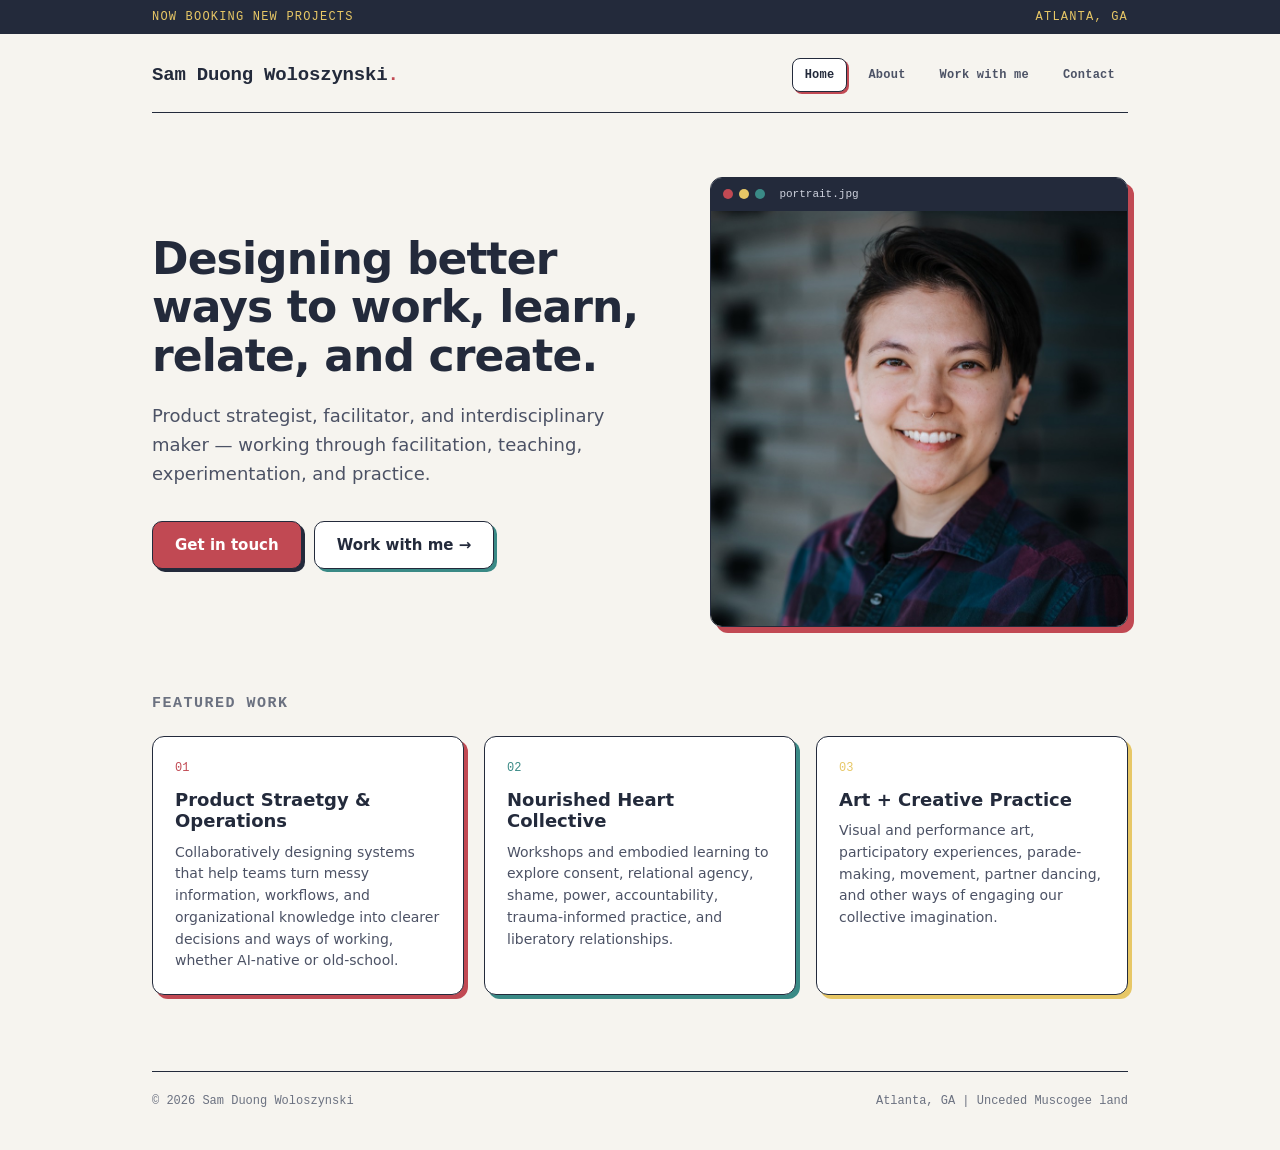
==== index.html @ 6e028d8b "No em dashes" ====
<!DOCTYPE html>
<html lang="en">
<head>
<meta charset="utf-8">
<meta name="viewport" content="width=device-width, initial-scale=1">
<title>Sam Duong Woloszynski - Home</title>
<link rel="stylesheet" href="styles.css">
</head>
<body class="home">
<div class="topbar"><div class="topbar-inner"><span>NOW BOOKING NEW PROJECTS</span><span>ATLANTA, GA</span></div></div>
<div class="wrap">
  <header class="site-header">
    <a class="logo" href="index.html">Sam Duong Woloszynski<span>.</span></a>
    <nav class="nav">
      <a href="index.html" class="active">Home</a>
      <a href="about.html">About</a>
      <a href="work.html">Work with me</a>
      <a href="contact.html">Contact</a>
    </nav>
  </header>

  <section class="hero">
    <div class="hero-copy">
      <h1 class="h1">Designing better ways to work, learn, relate, and create.</h1>
      <p class="lead">Product strategist, facilitator, and interdisciplinary maker — working through facilitation, teaching, experimentation, and practice.</p>
      <div class="btn-row">
        <a class="btn btn-primary" href="contact.html">Get in touch</a>
        <a class="btn btn-ghost" href="work.html">Work with me →</a>
      </div>
    </div>
    <div class="hero-media">
      <div class="window">
        <div class="window-bar"><span class="dot" style="background:#c14953"></span><span class="dot" style="background:#e7c766"></span><span class="dot" style="background:#3a8a86"></span><span class="window-name">portrait.jpg</span></div>
        <img class="photo" src="img/portrait.jpg" alt="Portrait of Sam Duong Woloszynski" width="900" height="1349" loading="eager" decoding="async" draggable="false">
      </div>
    </div>
  </section>
  <section style="padding:6px 0 76px;">
    <h2 class="list-kicker">Featured work</h2>
    <div class="cards">
      <a class="card s-coral" href="work.html"><div class="card-num">01</div><div class="card-title">Product Straetgy & Operations</div><div class="card-desc">Collaboratively designing systems that help teams turn messy information, workflows, and organizational knowledge into clearer decisions and ways of working, whether AI-native or old-school.</div></a>
      <a class="card s-teal" href="work.html"><div class="card-num">02</div><div class="card-title">Nourished Heart Collective</div><div class="card-desc">Workshops and embodied learning to explore consent, relational agency, shame, power, accountability, trauma-informed practice, and liberatory relationships.</div></a>
      <a class="card s-gold" href="work.html"><div class="card-num">03</div><div class="card-title">Art + Creative Practice</div><div class="card-desc">Visual and performance art, participatory experiences, parade-making, movement, partner dancing, and other ways of engaging our collective imagination.</div></a>
    </div>
  </section>

  <footer class="site-footer"><span>© 2026 Sam Duong Woloszynski</span><span>Atlanta, GA | Unceded Muscogee land</span></footer>
</div>
</body>
</html>
---- styles.css ----
/* Sam Duong Woloszynski — Studio static site */
:root{
  color-scheme:light; /* site is light-only; keeps embeds + form controls light in dark mode */
  --bg:#f6f4ef; --ink:#232a3b; --coral:#c14953; --teal:#3a8a86; --gold:#e7c766;
  --muted:#4c5265; --muted2:#6b7180; --line:#cdd1dd; --field:#fbfaf7; --card:#fff;
  --sans:system-ui,-apple-system,"Segoe UI",Roboto,Helvetica,Arial,sans-serif;
  --mono:ui-monospace,"SF Mono",Menlo,Consolas,"Liberation Mono",monospace;
}
*{box-sizing:border-box;}
html,body{margin:0;padding:0;}
body{background:var(--bg);color:var(--ink);font-family:var(--sans);line-height:1.5;}
a{color:inherit;text-decoration:none;cursor:pointer;}
img{max-width:100%;display:block;}

/* top bar */
.topbar{background:var(--ink);color:var(--gold);font-family:var(--mono);font-size:12px;letter-spacing:.1em;padding:8px 0;}
.topbar-inner{max-width:1040px;margin:0 auto;padding:0 32px;display:flex;justify-content:space-between;flex-wrap:wrap;gap:8px;}

/* layout */
.wrap{max-width:1040px;margin:0 auto;padding:0 32px;}

/* header */
.site-header{display:flex;align-items:center;justify-content:space-between;flex-wrap:wrap;gap:14px;padding:24px 0 20px;border-bottom:1.5px solid var(--ink);}
.logo{font-family:var(--mono);font-weight:700;font-size:19px;letter-spacing:-.01em;color:var(--ink);}
.logo span{color:var(--coral);}
.nav{display:flex;gap:8px;flex-wrap:wrap;}
.nav a{font-family:var(--mono);font-size:12px;font-weight:700;letter-spacing:.02em;padding:7px 12px;border-radius:8px;border:1.5px solid transparent;color:var(--muted);transition:all .15s;}
.nav a:hover{border-color:var(--ink);}
.nav a.active{border:1.5px solid var(--ink);color:var(--ink);background:#fff;box-shadow:2px 2px 0 var(--coral);}

/* hero */
.hero{display:grid;grid-template-columns:1.1fr .9fr;gap:48px;align-items:center;padding:64px 0 60px;}
.h1{font-size:44px;font-weight:600;line-height:1.1;letter-spacing:-.02em;margin:0 0 22px;}
.about .h1,.work .h1,.contact .h1{font-size:40px;}
.lead{font-size:18px;line-height:1.6;color:var(--muted);max-width:32em;margin:0 0 32px;}
.btn-row{display:flex;gap:12px;flex-wrap:wrap;}
.btn{display:inline-block;border:1.5px solid var(--ink);border-radius:10px;padding:12px 22px;font-weight:600;font-size:15px;transition:all .15s;font-family:var(--sans);cursor:pointer;}
.btn:hover{transform:translate(-1px,-1px);}
.btn-primary{background:var(--coral);color:#fff;box-shadow:3px 3px 0 var(--ink);}
.btn-primary:hover{box-shadow:4px 4px 0 var(--ink);}
.btn-ghost{background:#fff;color:var(--ink);box-shadow:3px 3px 0 var(--teal);}
.btn-ghost:hover{box-shadow:4px 4px 0 var(--teal);}
.btn-gold{background:#fff;color:var(--ink);box-shadow:3px 3px 0 var(--gold);}
.btn-gold:hover{box-shadow:4px 4px 0 var(--gold);}

/* window / photo */
.window{border:1.5px solid var(--ink);border-radius:12px;box-shadow:6px 6px 0 var(--coral);background:#fff;overflow:hidden;width:100%;}
.window-bar{background:var(--ink);display:flex;align-items:center;gap:6px;padding:8px 12px;}
.dot{width:10px;height:10px;border-radius:50%;}
.window-name{color:#cdd1dd;font-family:var(--mono);font-size:11px;margin-left:8px;}
.photo{aspect-ratio:1/1;width:100%;height:auto;display:block;object-fit:cover;object-position:center 25%;background:#f1eee7;
  cursor:default;-webkit-user-drag:none;user-select:none;-webkit-user-select:none;}

/* sections */
.section{padding:64px 0 90px;}
.kicker{font-family:var(--mono);font-size:12px;letter-spacing:.12em;text-transform:uppercase;color:var(--coral);margin-bottom:14px;}
.list-kicker{font-family:var(--mono);font-size:15px;letter-spacing:.1em;text-transform:uppercase;color:var(--muted2);margin:0 0 20px;}

/* featured cards */
.cards{display:grid;grid-template-columns:repeat(3,1fr);gap:20px;}
.card{background:var(--card);border:1.5px solid var(--ink);border-radius:12px;padding:22px;transition:all .15s;display:block;}
.card:hover{transform:translate(-1px,-1px);}
.card.s-coral{box-shadow:4px 4px 0 var(--coral);}
.card.s-coral:hover{box-shadow:6px 6px 0 var(--coral);}
.card.s-teal{box-shadow:4px 4px 0 var(--teal);}
.card.s-teal:hover{box-shadow:6px 6px 0 var(--teal);}
.card.s-gold{box-shadow:4px 4px 0 var(--gold);}
.card.s-gold:hover{box-shadow:6px 6px 0 var(--gold);}
.card-num{font-family:var(--mono);font-size:12px;margin-bottom:12px;}
.card.s-coral .card-num{color:var(--coral);}
.card.s-teal .card-num{color:var(--teal);}
.card.s-gold .card-num{color:var(--gold);}
.card-title{font-size:18px;font-weight:600;line-height:1.2;margin:0 0 10px;}
.card-desc{font-size:14px;line-height:1.55;color:var(--muted);}

/* about */
.about-card{background:#fff;border:1.5px solid var(--ink);border-radius:12px;box-shadow:6px 6px 0 var(--teal);padding:32px;}
.about-card p{font-size:17px;line-height:1.68;margin:0 0 20px;color:#2c3346;}
.about-card p:last-child{margin-bottom:0;}

/* work list */
.work-list{display:grid;gap:16px;}
.work-item{background:#fff;border:1.5px solid var(--ink);border-radius:10px;box-shadow:3px 3px 0 var(--teal);padding:22px 24px;}
.work-item h3{font-size:18px;font-weight:600;color:var(--ink);margin:0 0 8px;}
.work-item p{font-size:15px;line-height:1.6;color:var(--muted);margin:0;}
.work-intro{font-size:18px;line-height:1.65;color:var(--muted);margin:0 0 30px;max-width:34em;}

/* contact */
.contact-grid{display:grid;grid-template-columns:1fr 1fr;gap:24px;}
.panel{background:#fff;border:1.5px solid var(--ink);border-radius:12px;padding:28px;}
.panel.s-coral{box-shadow:6px 6px 0 var(--coral);}
.panel.s-teal{box-shadow:6px 6px 0 var(--teal);}
.panel h2{font-size:20px;font-weight:600;margin:0 0 6px;}
.panel .sub{font-size:15px;line-height:1.6;margin:0 0 20px;color:var(--muted);}
.panel p{font-size:15px;line-height:1.6;color:#2c3346;margin:0 0 14px;}
.panel p.close{color:var(--muted);font-weight:600;margin-bottom:18px;}
.panel p.avail{font-size:14px;line-height:1.55;color:var(--muted2);margin:18px 0 0;}
form{display:grid;gap:12px;}
input,textarea{font-family:inherit;font-size:15px;padding:11px 14px;border:1.5px solid var(--line);border-radius:10px;background:var(--field);color:var(--ink);width:100%;}
textarea{resize:vertical;}
.note{font-size:13px;margin:14px 0 0;color:var(--muted2);}
.note a{color:var(--coral);border-bottom:1px solid var(--coral);}
.sent-msg{border:1.5px solid var(--teal);border-radius:10px;background:#eef7f6;padding:18px;font-size:15px;line-height:1.55;color:#2c3346;}
.hidden{display:none;}
/* third-party embed (letterbird contact form) — relies on the panel border + the embed's own outline */
.embed-frame iframe{display:block;width:100%;border:0;color-scheme:light;}
.find{margin-top:22px;border:1.5px solid var(--ink);border-radius:12px;padding:16px 18px;display:flex;flex-wrap:wrap;gap:10px;align-items:center;background:#fff;}
.find .label{font-family:var(--mono);font-size:12px;letter-spacing:.1em;text-transform:uppercase;color:var(--muted2);margin-right:6px;}
.chip{border:1.5px solid var(--line);border-radius:8px;padding:6px 12px;font-size:13px;font-weight:600;color:var(--ink);}
.chip:hover{border-color:var(--ink);}

/* footer */
.site-footer{border-top:1.5px solid var(--ink);padding:20px 0 40px;font-family:var(--mono);font-size:12px;color:var(--muted2);display:flex;justify-content:space-between;flex-wrap:wrap;gap:8px;}

@media (max-width:760px){
  .topbar-inner,.wrap{padding-left:20px;padding-right:20px;}
  .hero{grid-template-columns:1fr;gap:32px;padding:40px 0 44px;}
  .hero-media{order:-1;max-width:320px;margin:0 auto;}
  .h1{font-size:32px!important;}
  .cards{grid-template-columns:1fr;}
  .contact-grid{grid-template-columns:1fr;gap:18px;}
  .section{padding:44px 0 60px;}
  .nav{gap:6px;}
  .site-footer{flex-direction:column;gap:4px;}
}
@media (max-width:460px){
  .h1{font-size:27px!important;}
  .nav a{padding:6px 9px;}
}
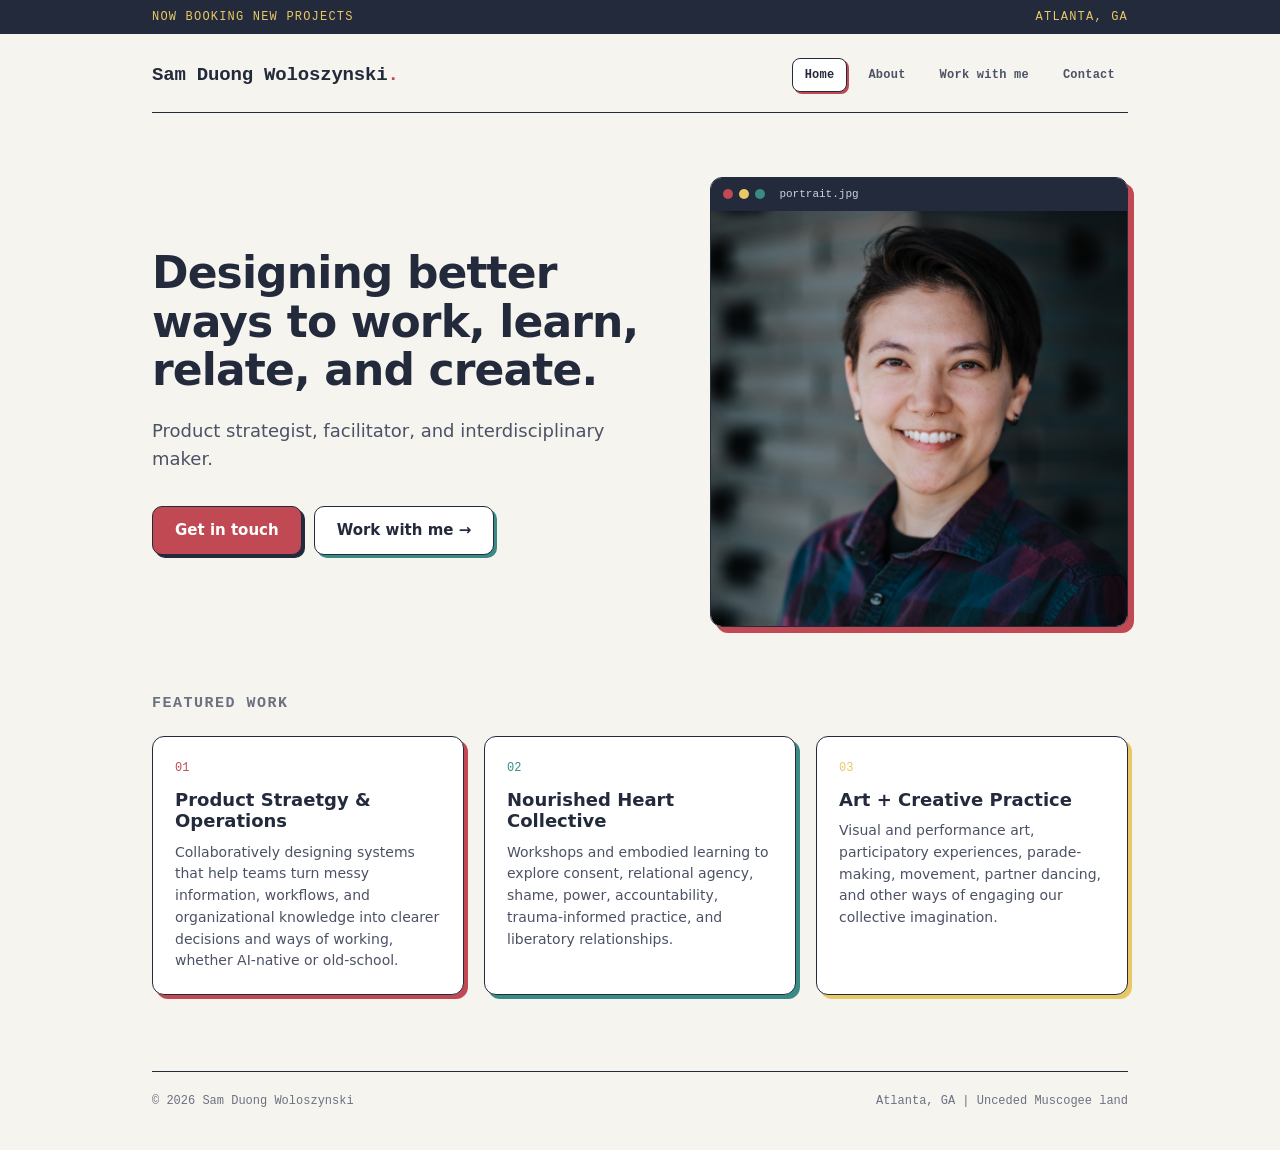
==== commit d820a4fc: "Update index.html" ====
--- a/index.html
+++ b/index.html
@@ -3,7 +3,7 @@
 <head>
 <meta charset="utf-8">
 <meta name="viewport" content="width=device-width, initial-scale=1">
-<title>Sam Duong Woloszynski - Home</title>
+<title>Home - Sam Duong Woloszynski</title>
 <link rel="stylesheet" href="styles.css">
 </head>
 <body class="home">
@@ -22,7 +22,7 @@
   <section class="hero">
     <div class="hero-copy">
       <h1 class="h1">Designing better ways to work, learn, relate, and create.</h1>
-      <p class="lead">Product strategist, facilitator, and interdisciplinary maker — working through facilitation, teaching, experimentation, and practice.</p>
+      <p class="lead">Product strategist, facilitator, and interdisciplinary maker.</p>
       <div class="btn-row">
         <a class="btn btn-primary" href="contact.html">Get in touch</a>
         <a class="btn btn-ghost" href="work.html">Work with me →</a>
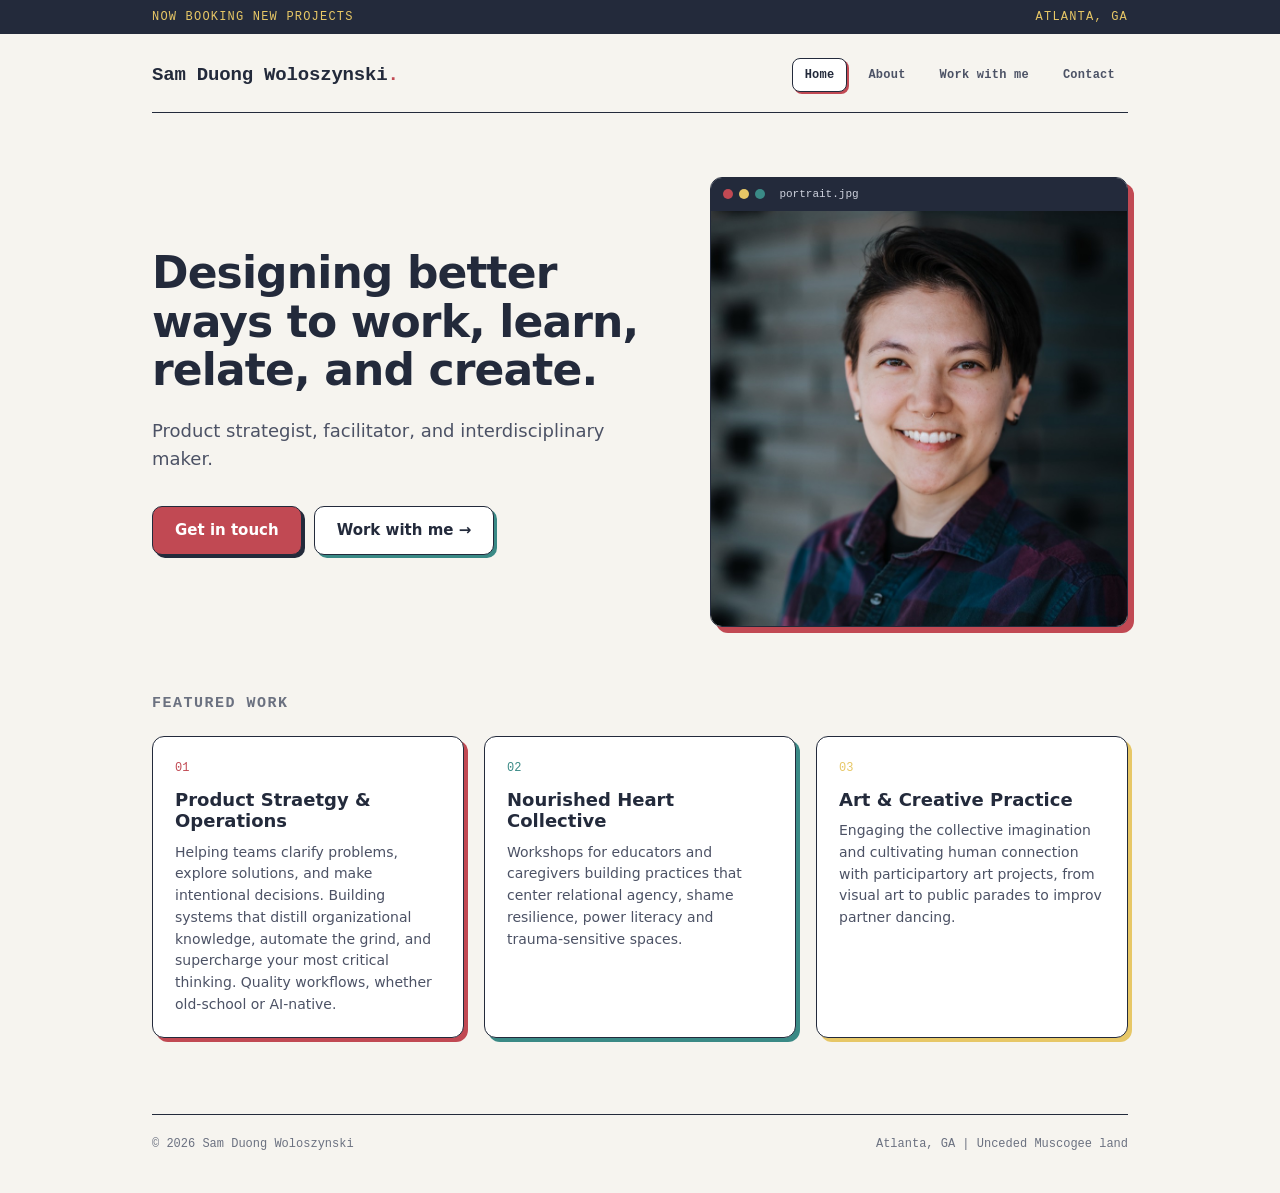
==== commit 7eb86bb7: "Copy updates" ====
--- a/index.html
+++ b/index.html
@@ -38,9 +38,9 @@
   <section style="padding:6px 0 76px;">
     <h2 class="list-kicker">Featured work</h2>
     <div class="cards">
-      <a class="card s-coral" href="work.html"><div class="card-num">01</div><div class="card-title">Product Straetgy & Operations</div><div class="card-desc">Collaboratively designing systems that help teams turn messy information, workflows, and organizational knowledge into clearer decisions and ways of working, whether AI-native or old-school.</div></a>
-      <a class="card s-teal" href="work.html"><div class="card-num">02</div><div class="card-title">Nourished Heart Collective</div><div class="card-desc">Workshops and embodied learning to explore consent, relational agency, shame, power, accountability, trauma-informed practice, and liberatory relationships.</div></a>
-      <a class="card s-gold" href="work.html"><div class="card-num">03</div><div class="card-title">Art + Creative Practice</div><div class="card-desc">Visual and performance art, participatory experiences, parade-making, movement, partner dancing, and other ways of engaging our collective imagination.</div></a>
+      <a class="card s-coral" href="work.html"><div class="card-num">01</div><div class="card-title">Product Straetgy & Operations</div><div class="card-desc">Helping teams clarify problems, explore solutions, and make intentional decisions. Building systems that distill organizational knowledge, automate the grind, and supercharge your most critical thinking. Quality workflows, whether old-school or AI-native.</div></a>
+      <a class="card s-teal" href="work.html"><div class="card-num">02</div><div class="card-title">Nourished Heart Collective</div><div class="card-desc">Workshops for educators and caregivers building practices that center relational agency, shame resilience, power literacy and trauma-sensitive spaces.</div></a>
+      <a class="card s-gold" href="work.html"><div class="card-num">03</div><div class="card-title">Art & Creative Practice</div><div class="card-desc">Engaging the collective imagination and cultivating human connection with participartory art projects, from visual art to public parades to improv partner dancing.</div></a>
     </div>
   </section>
 
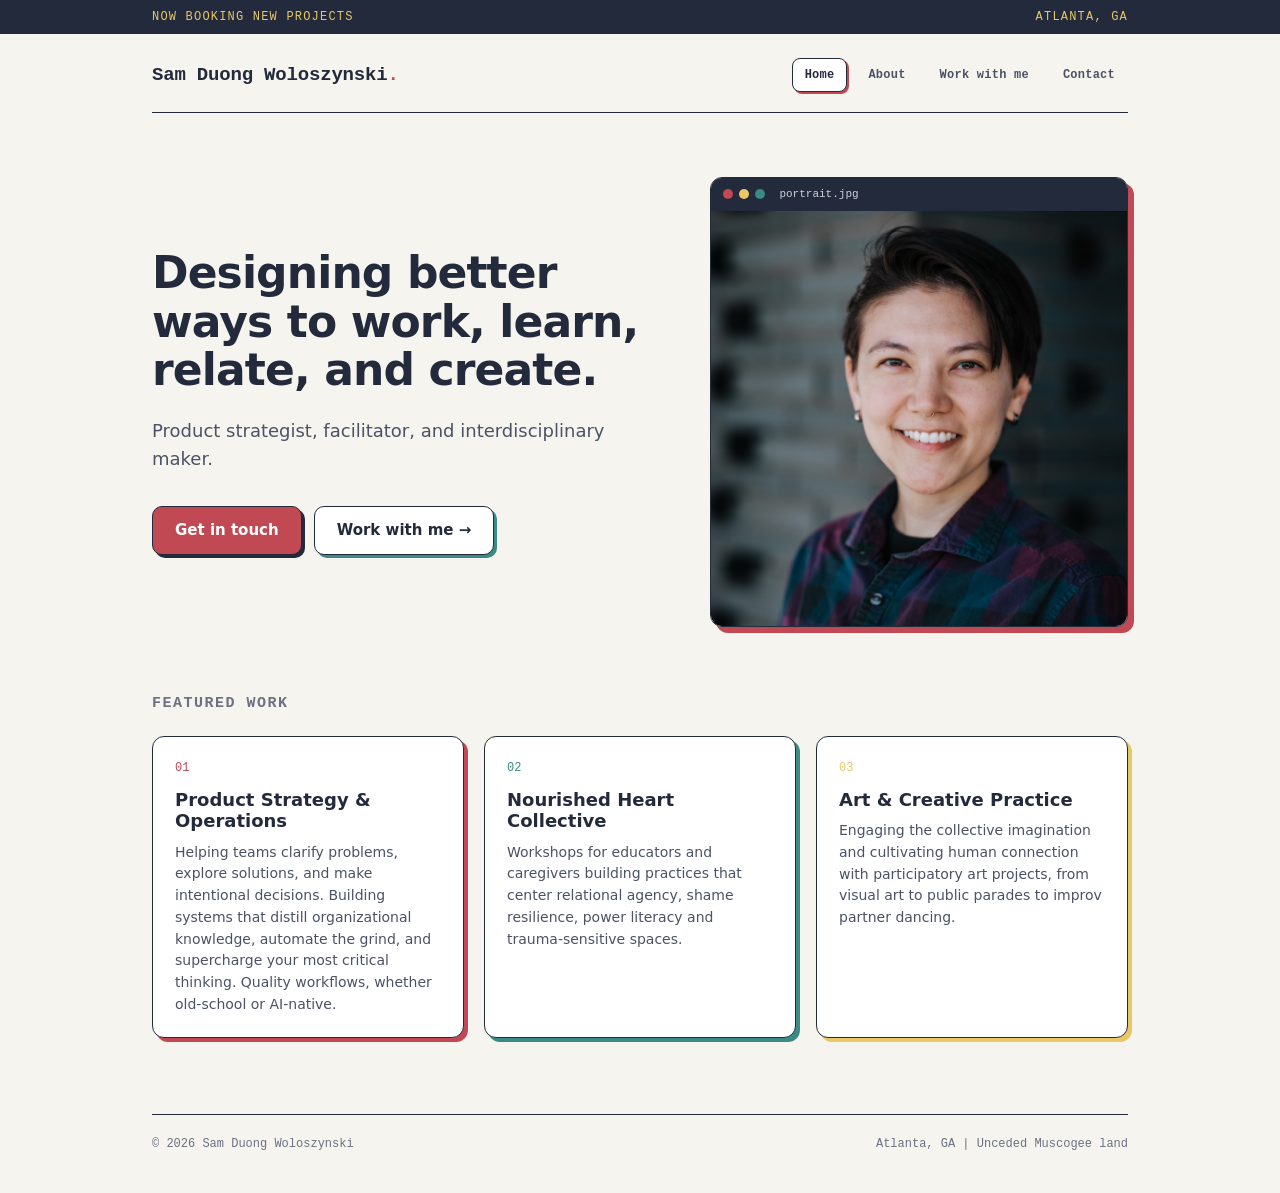
==== commit 0576d784: "Fix typos in home and work copy Straetgy -> Strategy, participartory -> participatory (index.html), " ====
--- a/index.html
+++ b/index.html
@@ -38,9 +38,9 @@
   <section style="padding:6px 0 76px;">
     <h2 class="list-kicker">Featured work</h2>
     <div class="cards">
-      <a class="card s-coral" href="work.html"><div class="card-num">01</div><div class="card-title">Product Straetgy & Operations</div><div class="card-desc">Helping teams clarify problems, explore solutions, and make intentional decisions. Building systems that distill organizational knowledge, automate the grind, and supercharge your most critical thinking. Quality workflows, whether old-school or AI-native.</div></a>
+      <a class="card s-coral" href="work.html"><div class="card-num">01</div><div class="card-title">Product Strategy & Operations</div><div class="card-desc">Helping teams clarify problems, explore solutions, and make intentional decisions. Building systems that distill organizational knowledge, automate the grind, and supercharge your most critical thinking. Quality workflows, whether old-school or AI-native.</div></a>
       <a class="card s-teal" href="work.html"><div class="card-num">02</div><div class="card-title">Nourished Heart Collective</div><div class="card-desc">Workshops for educators and caregivers building practices that center relational agency, shame resilience, power literacy and trauma-sensitive spaces.</div></a>
-      <a class="card s-gold" href="work.html"><div class="card-num">03</div><div class="card-title">Art & Creative Practice</div><div class="card-desc">Engaging the collective imagination and cultivating human connection with participartory art projects, from visual art to public parades to improv partner dancing.</div></a>
+      <a class="card s-gold" href="work.html"><div class="card-num">03</div><div class="card-title">Art & Creative Practice</div><div class="card-desc">Engaging the collective imagination and cultivating human connection with participatory art projects, from visual art to public parades to improv partner dancing.</div></a>
     </div>
   </section>
 
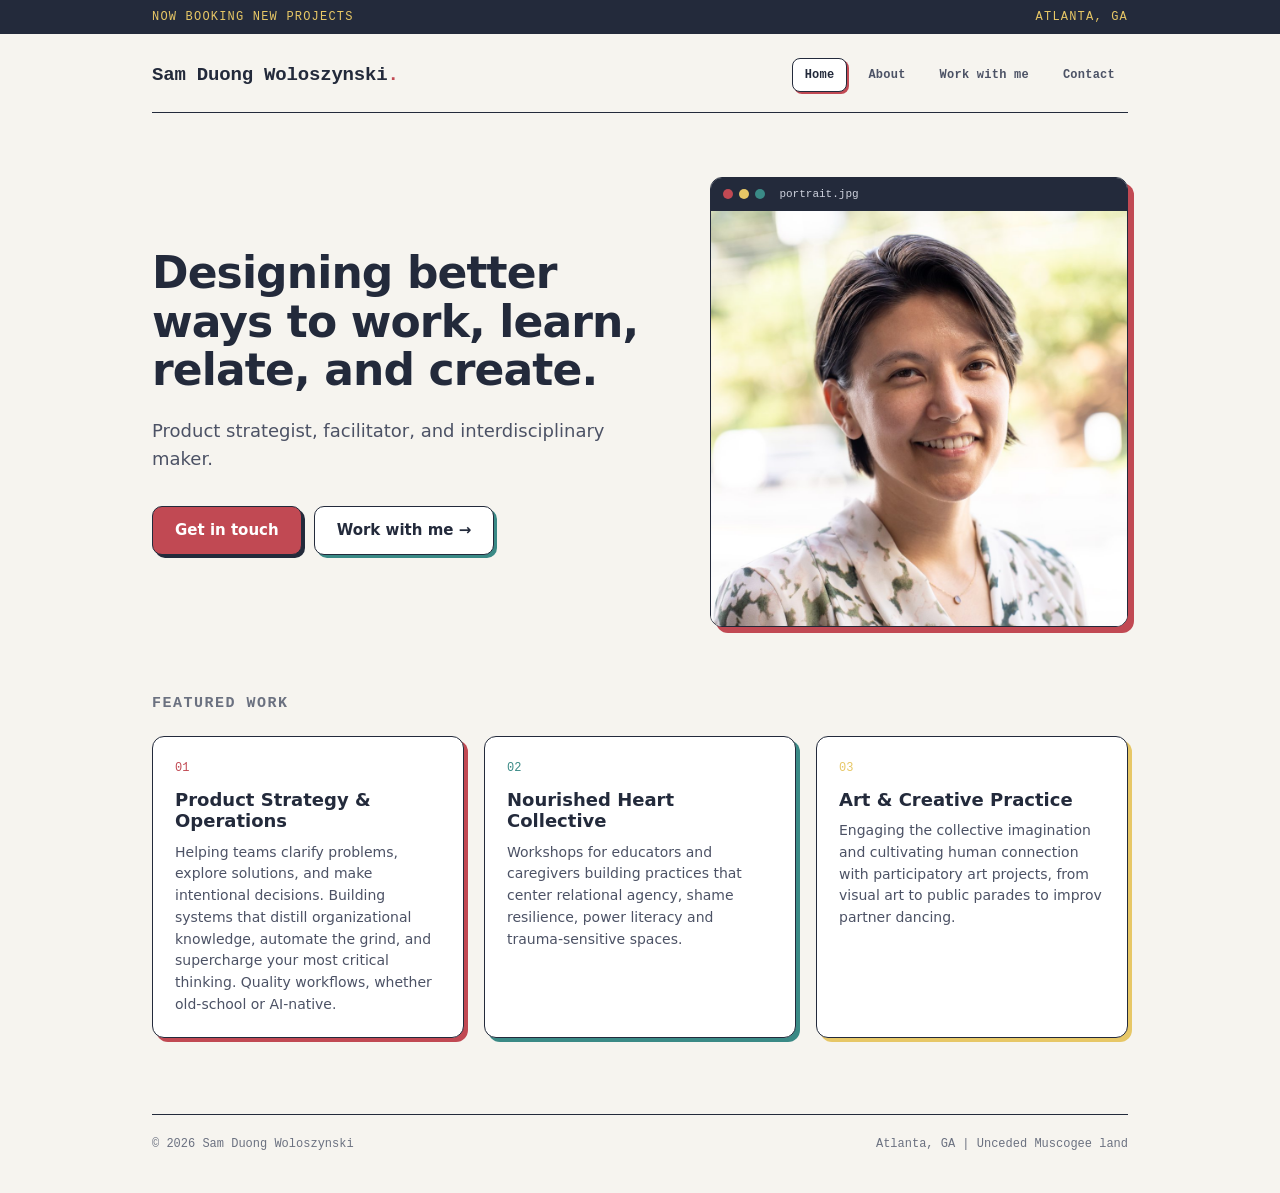
==== commit fe5ad8cb: "Update portrait Co-Authored-By: Claude Opus 5.5 <noreply@anthropic.com>" ====
--- a/index.html
+++ b/index.html
@@ -31,7 +31,7 @@
     <div class="hero-media">
       <div class="window">
         <div class="window-bar"><span class="dot" style="background:#c14953"></span><span class="dot" style="background:#e7c766"></span><span class="dot" style="background:#3a8a86"></span><span class="window-name">portrait.jpg</span></div>
-        <img class="photo" src="img/portrait.jpg" alt="Portrait of Sam Duong Woloszynski" width="900" height="1349" loading="eager" decoding="async" draggable="false">
+        <img class="photo" src="img/portrait.jpg" alt="Portrait of Sam Duong Woloszynski" width="1000" height="986" loading="eager" decoding="async" draggable="false">
       </div>
     </div>
   </section>
--- a/styles.css
+++ b/styles.css
@@ -72,6 +72,7 @@
 .card.s-gold .card-num{color:var(--gold);}
 .card-title{font-size:18px;font-weight:600;line-height:1.2;margin:0 0 10px;}
 .card-desc{font-size:14px;line-height:1.55;color:var(--muted);}
+.card-shot{width:calc(100% + 44px);max-width:none;margin:-22px -22px 18px;aspect-ratio:8/5;object-fit:cover;object-position:top left;border-bottom:1.5px solid var(--ink);border-radius:10.5px 10.5px 0 0;}
 
 /* about */
 .about-card{background:#fff;border:1.5px solid var(--ink);border-radius:12px;box-shadow:6px 6px 0 var(--teal);padding:32px;}
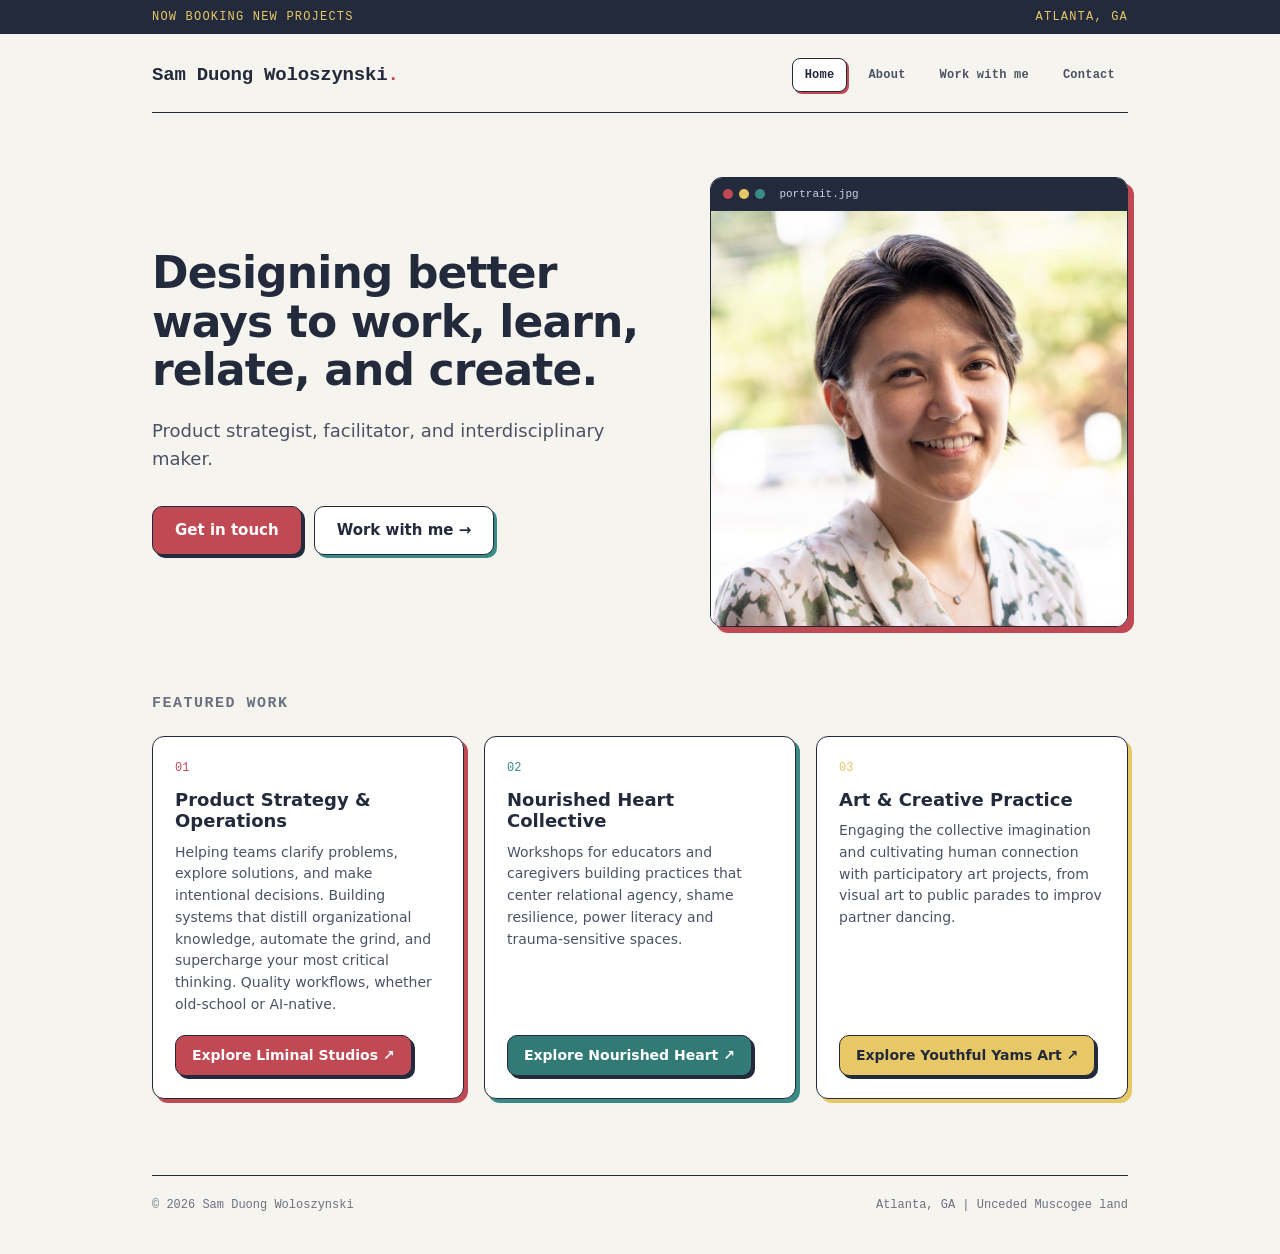
==== commit 00b0cf42: "Add explore buttons to home page featured work cards Co-Authored-By: Claude Opus 5.5 <noreply@anthro" ====
--- a/index.html
+++ b/index.html
@@ -38,9 +38,9 @@
   <section style="padding:6px 0 76px;">
     <h2 class="list-kicker">Featured work</h2>
     <div class="cards">
-      <a class="card s-coral" href="work.html"><div class="card-num">01</div><div class="card-title">Product Strategy & Operations</div><div class="card-desc">Helping teams clarify problems, explore solutions, and make intentional decisions. Building systems that distill organizational knowledge, automate the grind, and supercharge your most critical thinking. Quality workflows, whether old-school or AI-native.</div></a>
-      <a class="card s-teal" href="work.html"><div class="card-num">02</div><div class="card-title">Nourished Heart Collective</div><div class="card-desc">Workshops for educators and caregivers building practices that center relational agency, shame resilience, power literacy and trauma-sensitive spaces.</div></a>
-      <a class="card s-gold" href="work.html"><div class="card-num">03</div><div class="card-title">Art & Creative Practice</div><div class="card-desc">Engaging the collective imagination and cultivating human connection with participatory art projects, from visual art to public parades to improv partner dancing.</div></a>
+      <div class="card s-coral"><div class="card-num">01</div><div class="card-title">Product Strategy & Operations</div><div class="card-desc">Helping teams clarify problems, explore solutions, and make intentional decisions. Building systems that distill organizational knowledge, automate the grind, and supercharge your most critical thinking. Quality workflows, whether old-school or AI-native.</div><a class="btn btn-sm btn-primary" href="https://liminalstudios.org/" target="_blank" rel="noopener">Explore Liminal Studios ↗</a></div>
+      <div class="card s-teal"><div class="card-num">02</div><div class="card-title">Nourished Heart Collective</div><div class="card-desc">Workshops for educators and caregivers building practices that center relational agency, shame resilience, power literacy and trauma-sensitive spaces.</div><a class="btn btn-sm btn-teal" href="https://nourishedheartcollective.org/" target="_blank" rel="noopener">Explore Nourished Heart ↗</a></div>
+      <div class="card s-gold"><div class="card-num">03</div><div class="card-title">Art & Creative Practice</div><div class="card-desc">Engaging the collective imagination and cultivating human connection with participatory art projects, from visual art to public parades to improv partner dancing.</div><a class="btn btn-sm btn-gold-solid" href="https://youthfulyams.com/" target="_blank" rel="noopener">Explore Youthful Yams Art ↗</a></div>
     </div>
   </section>
 
--- a/styles.css
+++ b/styles.css
@@ -42,6 +42,11 @@
 .btn-ghost:hover{box-shadow:4px 4px 0 var(--teal);}
 .btn-gold{background:#fff;color:var(--ink);box-shadow:3px 3px 0 var(--gold);}
 .btn-gold:hover{box-shadow:4px 4px 0 var(--gold);}
+.btn-teal{background:#327a76;color:#fff;box-shadow:3px 3px 0 var(--ink);}
+.btn-teal:hover{box-shadow:4px 4px 0 var(--ink);}
+.btn-gold-solid{background:var(--gold);color:var(--ink);box-shadow:3px 3px 0 var(--ink);}
+.btn-gold-solid:hover{box-shadow:4px 4px 0 var(--ink);}
+.btn-sm{padding:9px 16px;font-size:14px;}
 
 /* window / photo */
 .window{border:1.5px solid var(--ink);border-radius:12px;box-shadow:6px 6px 0 var(--coral);background:#fff;overflow:hidden;width:100%;}
@@ -58,20 +63,21 @@
 
 /* featured cards */
 .cards{display:grid;grid-template-columns:repeat(3,1fr);gap:20px;}
-.card{background:var(--card);border:1.5px solid var(--ink);border-radius:12px;padding:22px;transition:all .15s;display:block;}
-.card:hover{transform:translate(-1px,-1px);}
+.card{background:var(--card);border:1.5px solid var(--ink);border-radius:12px;padding:22px;transition:all .15s;display:flex;flex-direction:column;}
+a.card:hover{transform:translate(-1px,-1px);}
 .card.s-coral{box-shadow:4px 4px 0 var(--coral);}
-.card.s-coral:hover{box-shadow:6px 6px 0 var(--coral);}
+a.card.s-coral:hover{box-shadow:6px 6px 0 var(--coral);}
 .card.s-teal{box-shadow:4px 4px 0 var(--teal);}
-.card.s-teal:hover{box-shadow:6px 6px 0 var(--teal);}
+a.card.s-teal:hover{box-shadow:6px 6px 0 var(--teal);}
 .card.s-gold{box-shadow:4px 4px 0 var(--gold);}
-.card.s-gold:hover{box-shadow:6px 6px 0 var(--gold);}
+a.card.s-gold:hover{box-shadow:6px 6px 0 var(--gold);}
 .card-num{font-family:var(--mono);font-size:12px;margin-bottom:12px;}
 .card.s-coral .card-num{color:var(--coral);}
 .card.s-teal .card-num{color:var(--teal);}
 .card.s-gold .card-num{color:var(--gold);}
 .card-title{font-size:18px;font-weight:600;line-height:1.2;margin:0 0 10px;}
-.card-desc{font-size:14px;line-height:1.55;color:var(--muted);}
+.card-desc{font-size:14px;line-height:1.55;color:var(--muted);flex:1;}
+.card .btn{align-self:flex-start;margin-top:20px;}
 .card-shot{width:calc(100% + 44px);max-width:none;margin:-22px -22px 18px;aspect-ratio:8/5;object-fit:cover;object-position:top left;border-bottom:1.5px solid var(--ink);border-radius:10.5px 10.5px 0 0;}
 
 /* about */
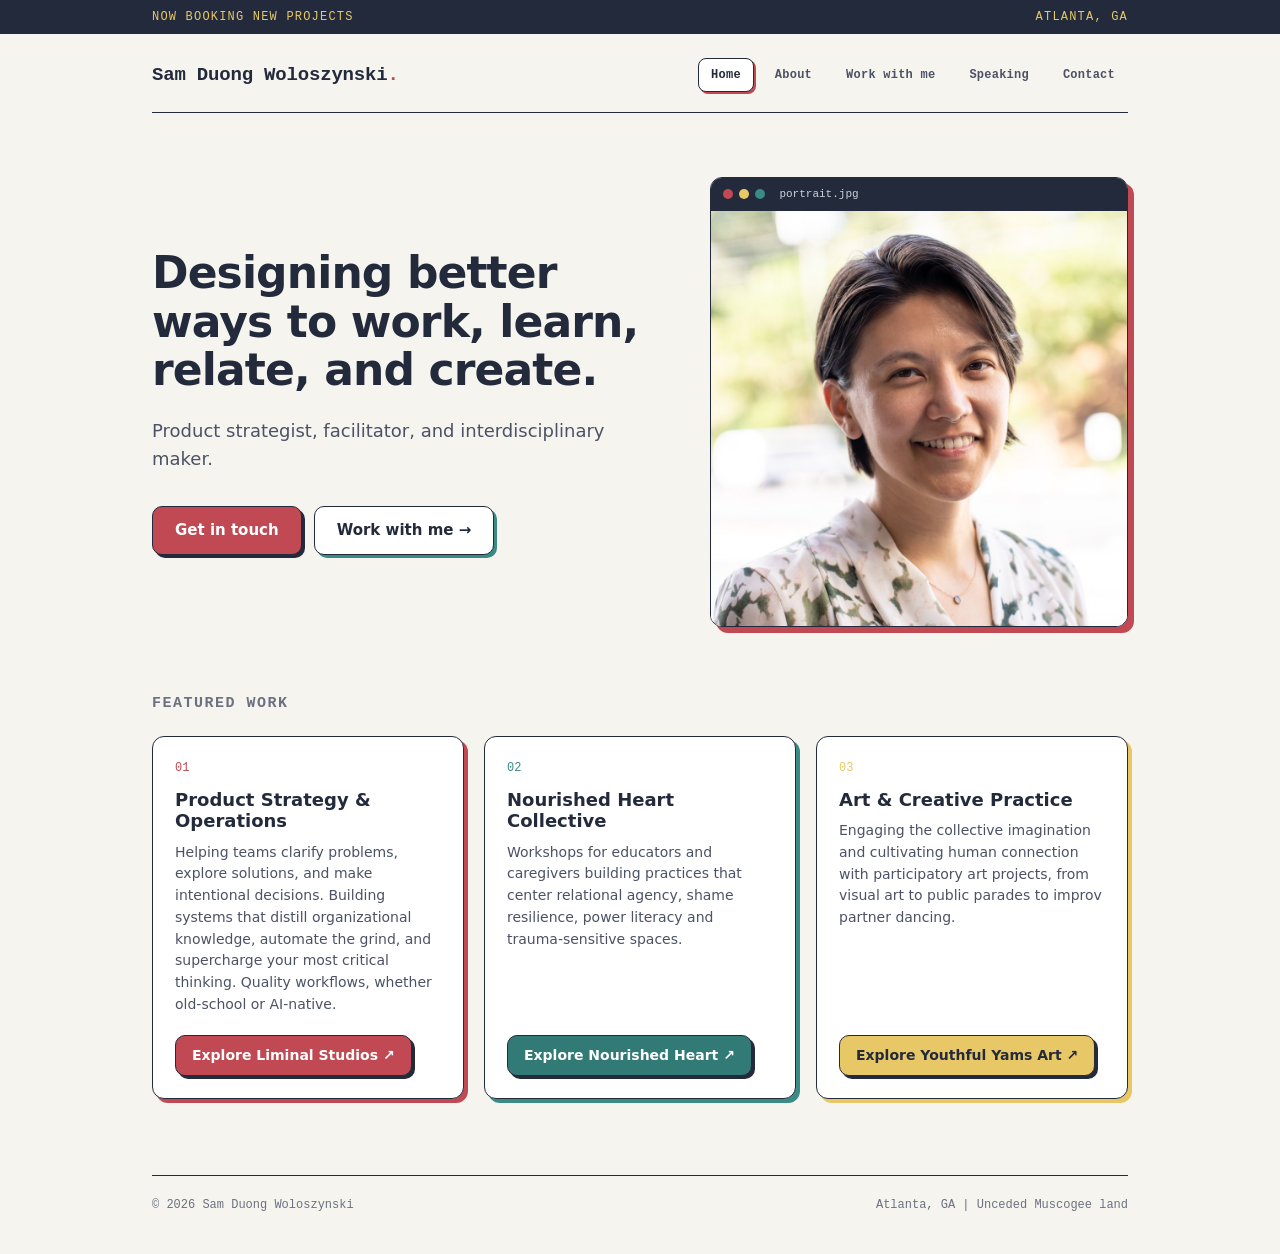
==== commit bce61ad4: "Add Speaking to site nav Co-Authored-By: Claude Opus 5.5 <noreply@anthropic.com>" ====
--- a/index.html
+++ b/index.html
@@ -15,6 +15,7 @@
       <a href="index.html" class="active">Home</a>
       <a href="about.html">About</a>
       <a href="work.html">Work with me</a>
+      <a href="speaking.html">Speaking</a>
       <a href="contact.html">Contact</a>
     </nav>
   </header>
--- a/styles.css
+++ b/styles.css
@@ -42,6 +42,8 @@
 .btn-ghost:hover{box-shadow:4px 4px 0 var(--teal);}
 .btn-gold{background:#fff;color:var(--ink);box-shadow:3px 3px 0 var(--gold);}
 .btn-gold:hover{box-shadow:4px 4px 0 var(--gold);}
+.btn-coral{background:#fff;color:var(--ink);box-shadow:3px 3px 0 var(--coral);}
+.btn-coral:hover{box-shadow:4px 4px 0 var(--coral);}
 .btn-teal{background:#327a76;color:#fff;box-shadow:3px 3px 0 var(--ink);}
 .btn-teal:hover{box-shadow:4px 4px 0 var(--ink);}
 .btn-gold-solid{background:var(--gold);color:var(--ink);box-shadow:3px 3px 0 var(--ink);}
@@ -116,6 +118,45 @@
 .chip{border:1.5px solid var(--line);border-radius:8px;padding:6px 12px;font-size:13px;font-weight:600;color:var(--ink);}
 .chip:hover{border-color:var(--ink);}
 
+/* speaking */
+.filter-band{background:var(--ink);border-radius:12px;padding:20px 24px;color:#fff;}
+.filter-head{display:flex;justify-content:space-between;align-items:center;flex-wrap:wrap;gap:8px;margin-bottom:16px;}
+.filter-label{font-family:var(--mono);font-weight:700;font-size:12px;letter-spacing:.1em;text-transform:uppercase;color:var(--gold);}
+.filter-status{font-family:var(--mono);font-size:12px;color:var(--line);display:flex;gap:16px;align-items:center;}
+.filter-clear{font-family:var(--mono);font-size:12px;font-weight:700;color:var(--gold);background:none;border:0;padding:0;cursor:pointer;}
+.filter-clear:hover{text-decoration:underline;}
+.filter-chips{display:flex;flex-wrap:wrap;gap:10px 8px;}
+.filter-group{display:grid;grid-template-columns:100px 1fr;gap:16px;align-items:start;padding:16px 0;border-top:1px solid #3a4258;}
+.filter-group:last-child{padding-bottom:0;}
+.filter-sub{font-family:var(--mono);font-size:12px;color:var(--line);padding-top:8px;}
+.topic-chip{font-family:var(--mono);font-size:13px;font-weight:700;color:var(--muted);background:#fff;border:1.5px solid var(--ink);border-radius:999px;padding:7px 14px;cursor:pointer;transition:all .15s;}
+.topic-chip:hover{transform:translate(-1px,-1px);box-shadow:2px 2px 0 var(--gold);}
+.topic-chip:focus-visible{outline:2px solid var(--gold);outline-offset:2px;}
+.topic-chip.active{background:var(--coral);color:#fff;border-color:#fff;box-shadow:2px 2px 0 var(--gold);}
+.topic-count{font-weight:400;color:var(--muted2);margin-left:2px;}
+.topic-chip.active .topic-count{color:var(--gold);}
+.talks{padding:40px 0 90px;}
+.talks-head{font-size:12px;margin-bottom:6px;}
+.talk-list{list-style:none;margin:0;padding:0;}
+.talk-row{display:grid;grid-template-columns:56px 1fr 220px;gap:24px;padding:24px 0;border-bottom:1px solid var(--line);}
+.talk-year{font-family:var(--mono);font-weight:700;font-size:13px;color:var(--coral);padding-top:3px;}
+.talk-award{font-family:var(--mono);font-size:12px;font-weight:700;color:var(--ink);background:var(--gold);display:inline-block;border-radius:6px;padding:2px 8px;margin-bottom:8px;}
+.talk-title{font-size:19px;font-weight:600;line-height:1.25;margin:0 0 6px;}
+.talk-sub{font-size:15px;color:var(--ink);margin:0 0 6px;}
+.talk-desc{font-size:15px;line-height:1.6;color:var(--muted);margin:0 0 10px;max-width:40em;}
+.talk-tags{display:flex;flex-wrap:wrap;align-items:center;gap:6px;}
+.talk-tags + .talk-tags{margin-top:8px;}
+.tag-label{font-family:var(--mono);font-size:11px;color:var(--muted2);width:48px;flex-shrink:0;}
+.topic-tag{font-family:var(--mono);font-size:11px;color:var(--muted);background:#f1eee7;border-radius:6px;padding:3px 8px;}
+.topic-tag.match{background:#fff;color:var(--coral);font-weight:700;box-shadow:inset 0 0 0 1.5px var(--coral);}
+.talk-side{font-family:var(--mono);font-size:12px;color:var(--muted2);display:flex;flex-direction:column;gap:10px;}
+.talk-event{display:flex;flex-direction:column;gap:2px;}
+.talk-event-name{font-weight:700;color:var(--ink);}
+.talk-event a:hover,.talk-links a:hover{color:var(--coral);}
+.talk-co{font-style:italic;}
+.talk-links{display:flex;gap:14px;font-weight:700;color:var(--ink);}
+.talks-empty{color:var(--muted);}
+
 /* footer */
 .site-footer{border-top:1.5px solid var(--ink);padding:20px 0 40px;font-family:var(--mono);font-size:12px;color:var(--muted2);display:flex;justify-content:space-between;flex-wrap:wrap;gap:8px;}
 
@@ -129,6 +170,11 @@
   .section{padding:44px 0 60px;}
   .nav{gap:6px;}
   .site-footer{flex-direction:column;gap:4px;}
+  .filter-band{padding:18px 16px;}
+  .filter-group{grid-template-columns:1fr;gap:8px;}
+  .filter-sub{padding-top:0;}
+  .talk-row{grid-template-columns:1fr;gap:10px;}
+  .talk-side{gap:6px;}
 }
 @media (max-width:460px){
   .h1{font-size:27px!important;}
